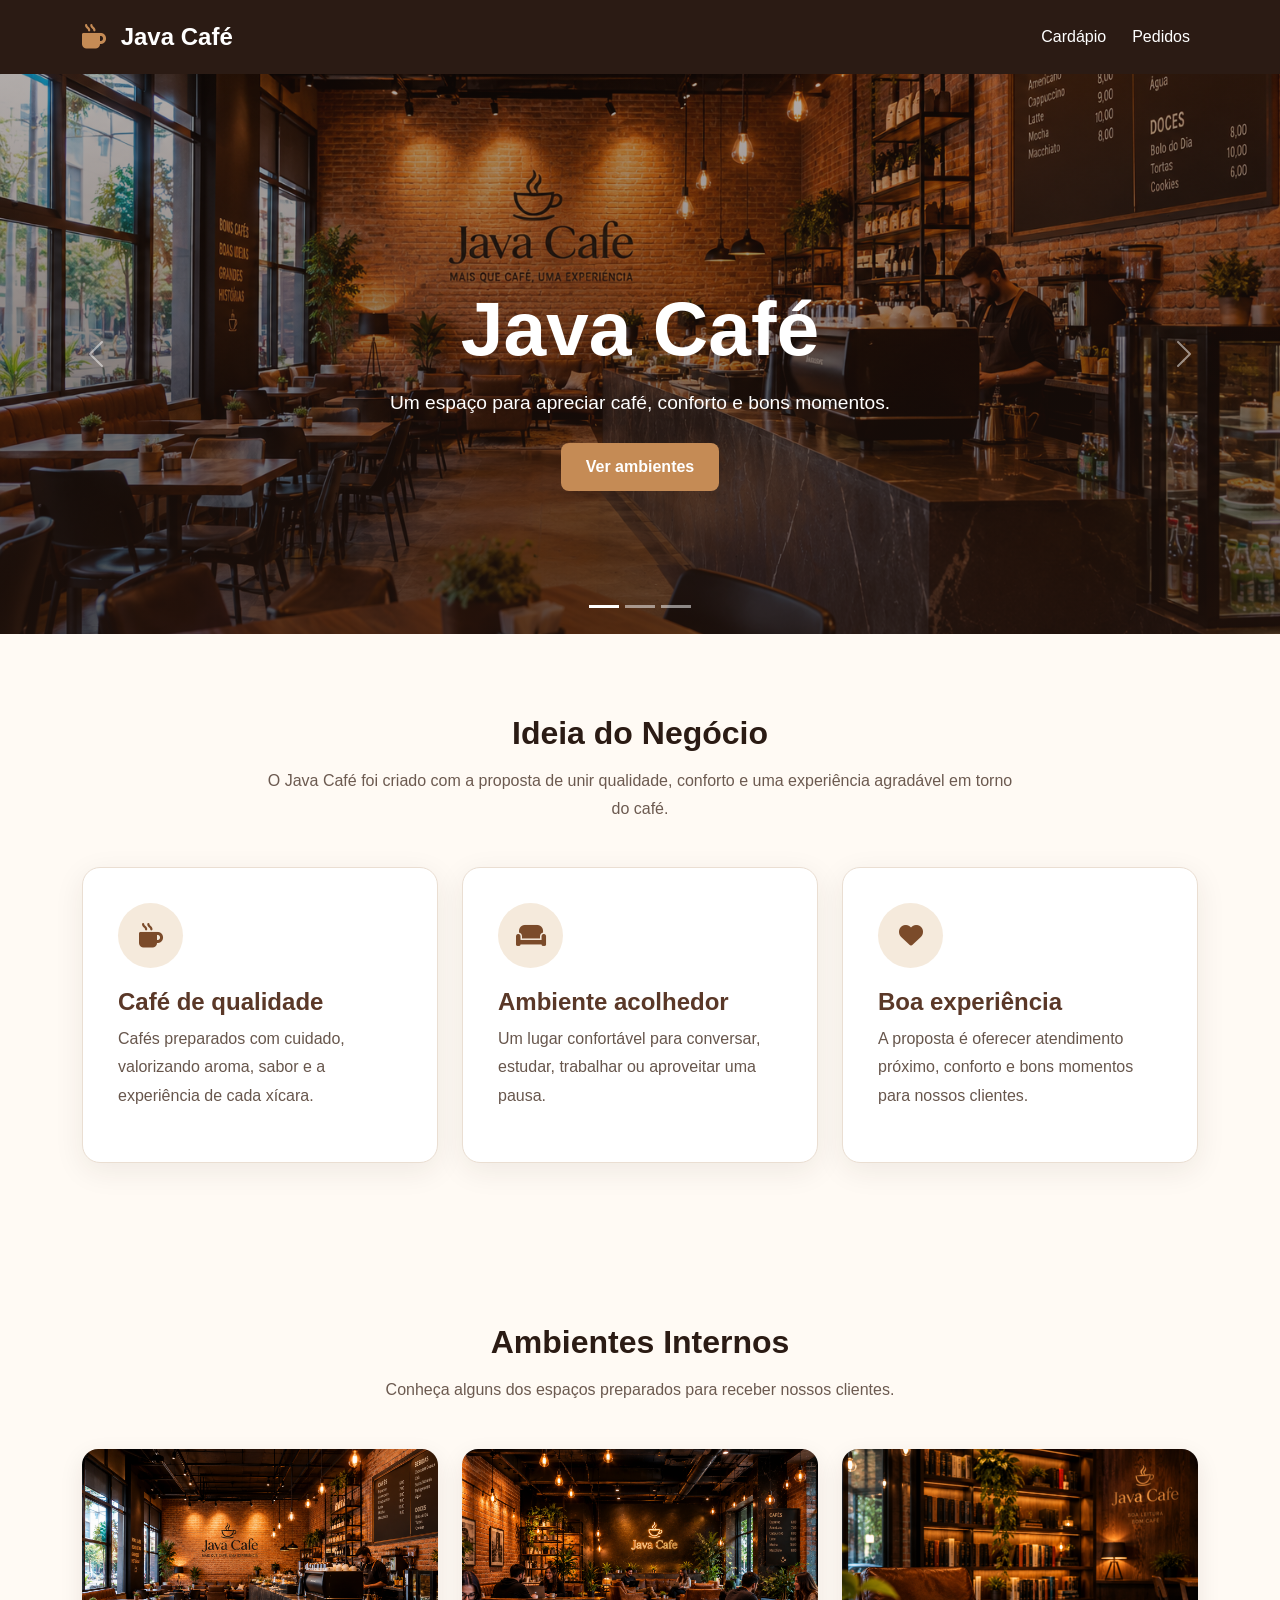
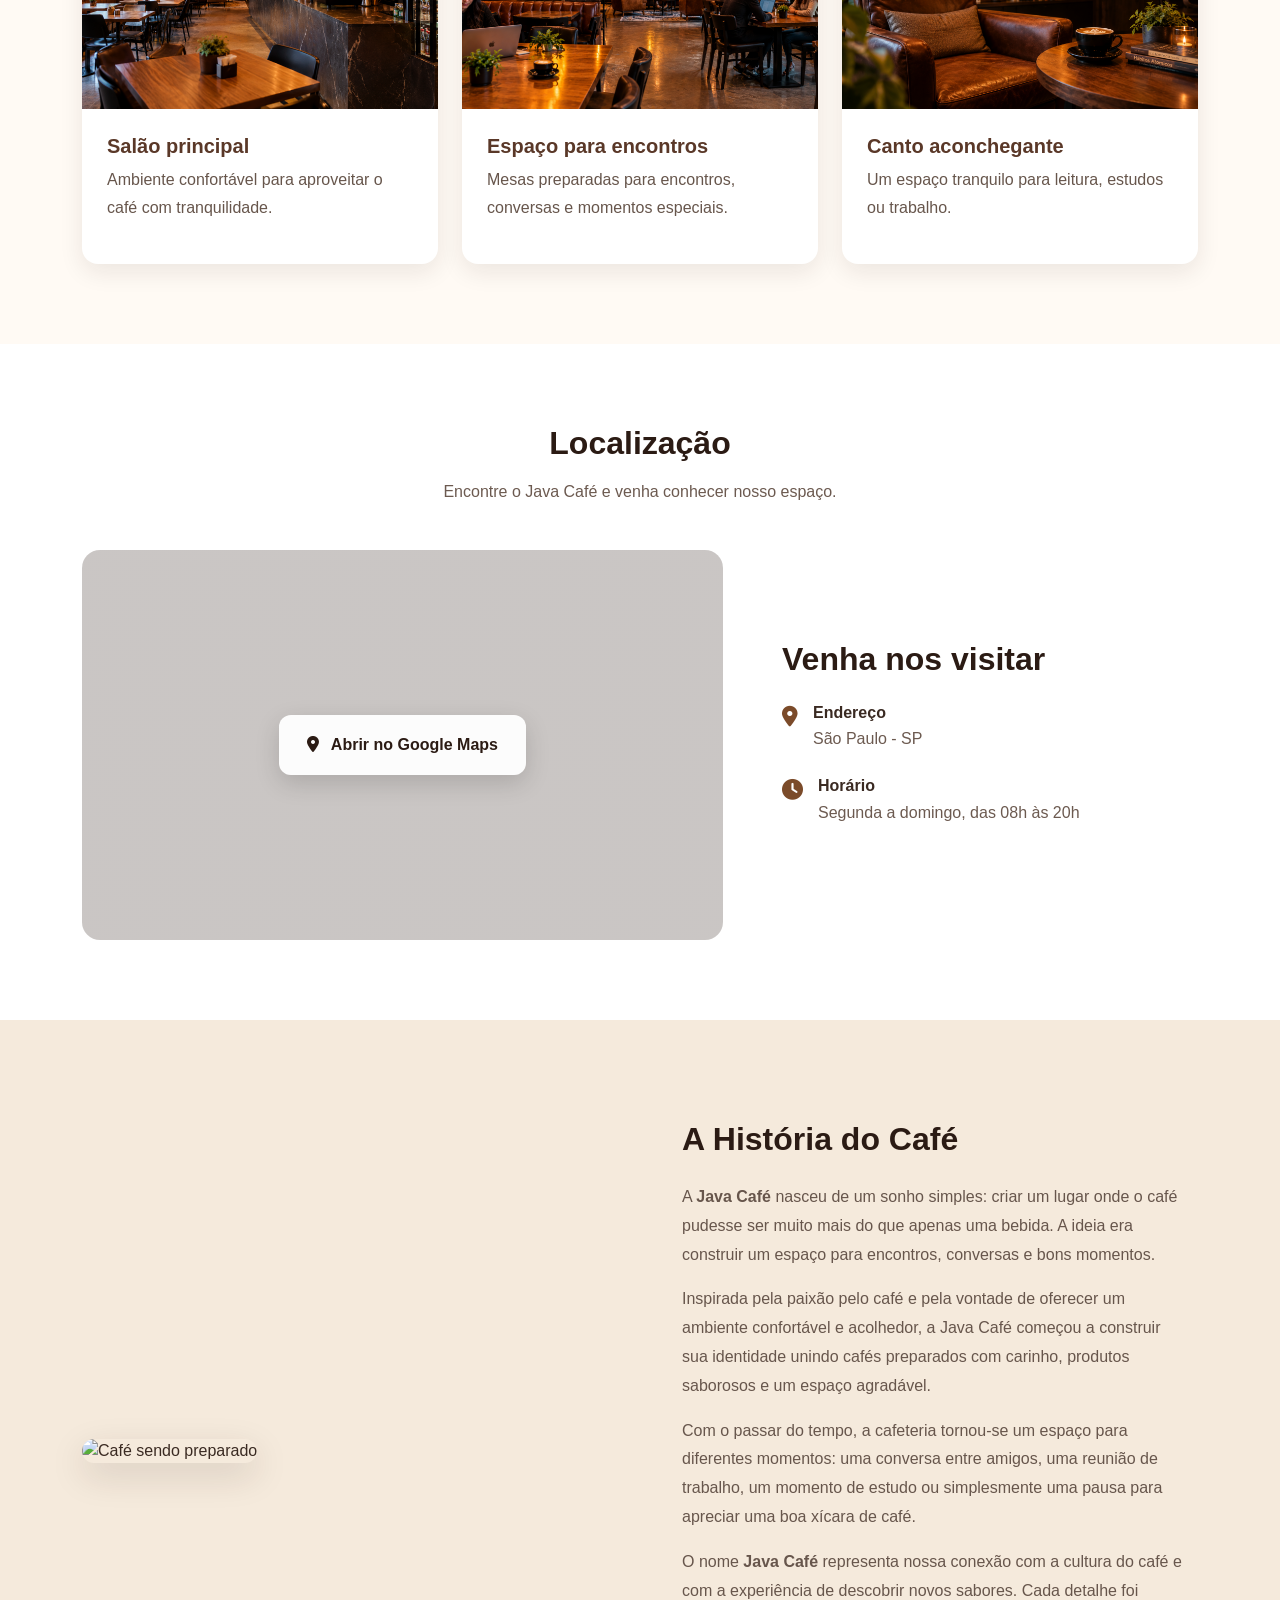
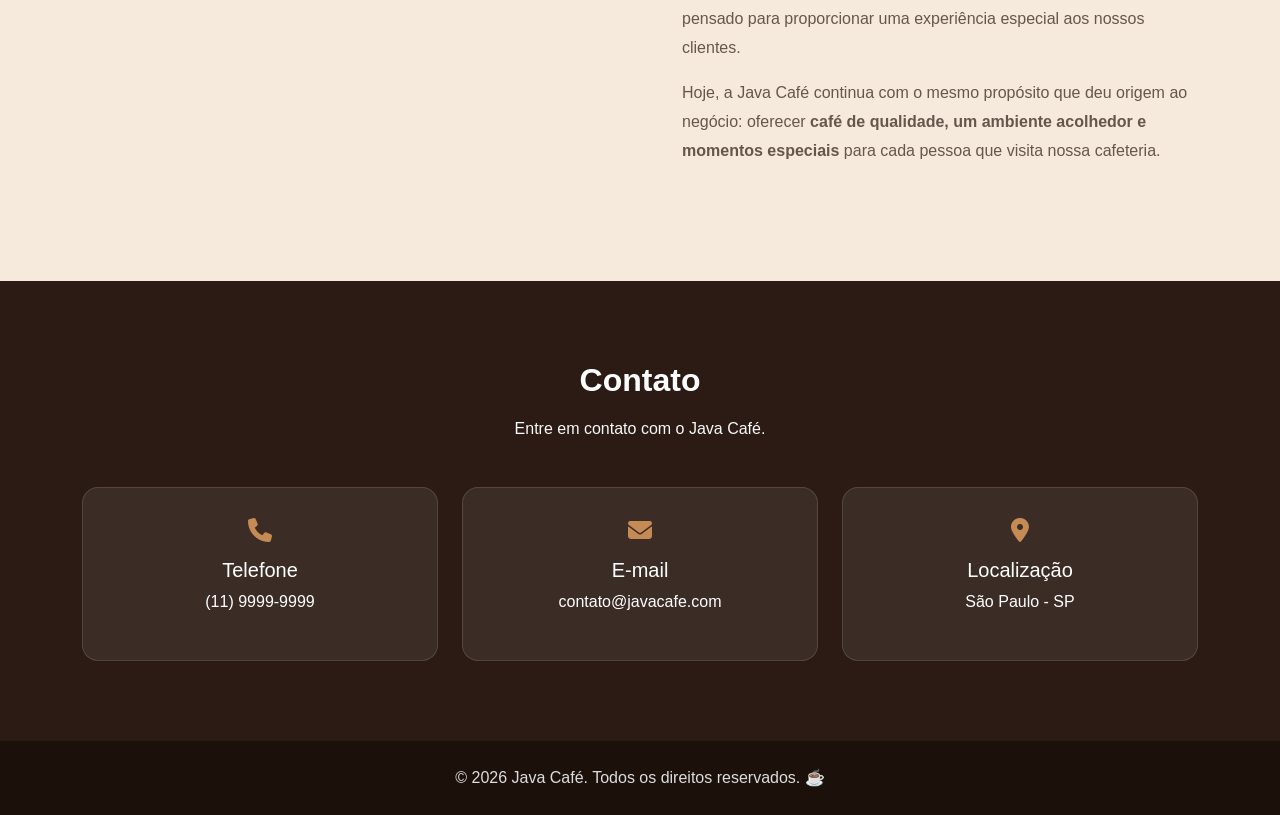
==== index.html @ 87c6bb6d "primeiro commit" ====
<!doctype html>
<html lang="pt-BR">

<head>
    <meta charset="utf-8">
    <meta name="viewport" content="width=device-width, initial-scale=1">
    <meta name="description" content="Java Café - café, ambiente acolhedor, história, localização e pedidos.">
    <title>Java Café - Página Principal</title>

    <link href="https://cdn.jsdelivr.net/npm/bootstrap@5.3.8/dist/css/bootstrap.min.css" rel="stylesheet">
    <link rel="stylesheet" href="https://cdnjs.cloudflare.com/ajax/libs/font-awesome/6.4.0/css/all.min.css">
    <link rel="stylesheet" href="static/css/style.css">

</head>

<body>

    <!-- MENU -->
    <header>
        <nav class="navbar navbar-expand-lg navbar-dark sticky-top">
            <div class="container">
                <a class="navbar-brand" href="#inicio">
                    <i class="fas fa-mug-hot"></i> Java Café
                </a>

                <button class="navbar-toggler" type="button" data-bs-toggle="collapse" data-bs-target="#navbarNav"
                    aria-controls="navbarNav" aria-expanded="false" aria-label="Abrir menu">
                    <span class="navbar-toggler-icon"></span>
                </button>

                <div class="collapse navbar-collapse" id="navbarNav">
                    <ul class="navbar-nav ms-auto">
                        <li class="nav-item"><a class="nav-link" href="templates/cardabio.html">Cardápio</a></li>
                        <li class="nav-item"><a class="nav-link" href="templates/pedidos.html">Pedidos</a></li>
                     
                
                    </ul>
                </div>
            </div>
        </nav>
    </header>

    <main>

        <!-- CARROSSEL NO COMEÇO -->
        <section id="inicio">

            <div id="carouselCafe" class="carousel slide carousel-fade" data-bs-ride="carousel">

                <div class="carousel-indicators">
                    <button type="button" data-bs-target="#carouselCafe" data-bs-slide-to="0" class="active"
                        aria-current="true"></button>
                    <button type="button" data-bs-target="#carouselCafe" data-bs-slide-to="1"></button>
                    <button type="button" data-bs-target="#carouselCafe" data-bs-slide-to="2"></button>
                </div>

                <div class="carousel-inner">

                    <div class="carousel-item active">
                        <img src="static/img/salao_principal.png" class="d-block w-100" alt="Salão principal do Java Café">
                        <div class="carousel-caption">
                            <h1>Java Café</h1>
                            <p>Um espaço para apreciar café, conforto e bons momentos.</p>
                            <a href="#ambientes" class="btn btn-cafe">Ver ambientes</a>
                        </div>
                    </div>

                    <div class="carousel-item">
                        <img src="static/img/salao_segundario.png" class="d-block w-100" alt="Espaço secundário do Java Café">
                        <div class="carousel-caption">
                            <h1>Ambientes acolhedores</h1>
                            <p>Espaços preparados para encontros, estudos, trabalho e descanso.</p>
                            <a href="#ambientes" class="btn btn-cafe">Ver ambientes</a>
                        </div>
                    </div>

                    <div class="carousel-item">
                        <img src="static/img/area_de_leitura.png" class="d-block w-100" alt="Área de leitura do Java Café">
                        <div class="carousel-caption">
                            <h1>Seu momento no Java Café</h1>
                            <p>Conheça nossos ambientes e aproveite uma experiência acolhedora.</p>
                            <a href="#ambientes" class="btn btn-cafe">Ver ambientes</a>
                        </div>
                    </div>

                </div>

                <button class="carousel-control-prev" type="button" data-bs-target="#carouselCafe" data-bs-slide="prev">
                    <span class="carousel-control-prev-icon"></span>
                    <span class="visually-hidden">Anterior</span>
                </button>

                <button class="carousel-control-next" type="button" data-bs-target="#carouselCafe" data-bs-slide="next">
                    <span class="carousel-control-next-icon"></span>
                    <span class="visually-hidden">Próximo</span>
                </button>

            </div>
        </section>

        <!-- IDEIA DO NEGÓCIO -->
        <section id="negocio" class="section">
            <div class="container">

                <h2 class="section-title">Ideia do Negócio</h2>

                <p class="section-subtitle">
                    O Java Café foi criado com a proposta de unir qualidade,
                    conforto e uma experiência agradável em torno do café.
                </p>

                <div class="row g-4">

                    <div class="col-md-4">
                        <div class="idea-box">
                            <div class="idea-icon"><i class="fas fa-mug-hot"></i></div>
                            <h4>Café de qualidade</h4>
                            <p>
                                Cafés preparados com cuidado, valorizando aroma,
                                sabor e a experiência de cada xícara.
                            </p>
                        </div>
                    </div>

                    <div class="col-md-4">
                        <div class="idea-box">
                            <div class="idea-icon"><i class="fas fa-couch"></i></div>
                            <h4>Ambiente acolhedor</h4>
                            <p>
                                Um lugar confortável para conversar, estudar,
                                trabalhar ou aproveitar uma pausa.
                            </p>
                        </div>
                    </div>

                    <div class="col-md-4">
                        <div class="idea-box">
                            <div class="idea-icon"><i class="fas fa-heart"></i></div>
                            <h4>Boa experiência</h4>
                            <p>
                                A proposta é oferecer atendimento próximo,
                                conforto e bons momentos para nossos clientes.
                            </p>
                        </div>
                    </div>

                </div>
            </div>
        </section>

        <!-- AMBIENTES -->
        <section id="ambientes" class="section">
            <div class="container">

                <h2 class="section-title">Ambientes Internos</h2>

                <p class="section-subtitle">
                    Conheça alguns dos espaços preparados para receber nossos clientes.
                </p>

                <div class="row g-4">

                    <div class="col-md-6 col-lg-4">
                        <div class="environment-card">
                            <img src="static/img/salao_principal.png" alt="Salão principal">
                            <div class="card-body">
                                <h5>Salão principal</h5>
                                <p>Ambiente confortável para aproveitar o café com tranquilidade.</p>
                            </div>
                        </div>
                    </div>

                    <div class="col-md-6 col-lg-4">
                        <div class="environment-card">
                            <img src="static/img/salao_segundario.png" alt="Espaço para encontros">
                            <div class="card-body">
                                <h5>Espaço para encontros</h5>
                                <p>Mesas preparadas para encontros, conversas e momentos especiais.</p>
                            </div>
                        </div>
                    </div>

                    <div class="col-md-6 col-lg-4">
                        <div class="environment-card">
                            <img src="static/img/area_de_leitura.png" alt="Área de leitura">
                            <div class="card-body">
                                <h5>Canto aconchegante</h5>
                                <p>Um espaço tranquilo para leitura, estudos ou trabalho.</p>
                            </div>
                        </div>
                    </div>

                </div>
            </div>
        </section>

        <!-- LOCALIZAÇÃO -->
        <section id="localizacao" class="section location">
            <div class="container">

                <h2 class="section-title">Localização</h2>

                <p class="section-subtitle">
                    Encontre o Java Café e venha conhecer nosso espaço.
                </p>

                <div class="row align-items-center">

                    <div class="col-lg-7">
                        <div class="map-box">
                            <a class="map-button" href="https://www.google.com/maps/search/?api=1&query=São+Paulo,+SP"
                                target="_blank" rel="noopener noreferrer">
                                <i class="fas fa-location-dot me-2"></i>
                                Abrir no Google Maps
                            </a>
                        </div>
                    </div>

                    <div class="col-lg-5">
                        <div class="location-info">

                            <h2>Venha nos visitar</h2>

                            <div class="info-item">
                                <i class="fas fa-location-dot"></i>
                                <div>
                                    <h6>Endereço</h6>
                                    <p>São Paulo - SP</p>
                                </div>
                            </div>

                            <div class="info-item">
                                <i class="fas fa-clock"></i>
                                <div>
                                    <h6>Horário</h6>
                                    <p>Segunda a domingo, das 08h às 20h</p>
                                </div>
                            </div>

                        </div>
                    </div>

                </div>
            </div>
        </section>

        <!-- HISTÓRIA -->
        <section id="historia" class="section history">
            <div class="container">

                <div class="row align-items-center">

                    <div class="col-lg-6">
                        <img class="history-image"
                            src="https://images.unsplash.com/photo-1498804103079-a6351b050096?auto=format&fit=crop&w=1000&q=85"
                            alt="Café sendo preparado">
                    </div>

                    <div class="col-lg-6">
                        <div class="history-text">
                            <h2>A História do Café</h2>

                            <p>
                                A <strong>Java Café</strong> nasceu de um sonho simples:
                                criar um lugar onde o café pudesse ser muito mais do que
                                apenas uma bebida. A ideia era construir um espaço para
                                encontros, conversas e bons momentos.
                            </p>

                            <p>
                                Inspirada pela paixão pelo café e pela vontade de oferecer
                                um ambiente confortável e acolhedor, a Java Café começou a
                                construir sua identidade unindo cafés preparados com
                                carinho, produtos saborosos e um espaço agradável.
                            </p>

                            <p>
                                Com o passar do tempo, a cafeteria tornou-se um espaço para
                                diferentes momentos: uma conversa entre amigos, uma reunião
                                de trabalho, um momento de estudo ou simplesmente uma pausa
                                para apreciar uma boa xícara de café.
                            </p>

                            <p>
                                O nome <strong>Java Café</strong> representa nossa conexão
                                com a cultura do café e com a experiência de descobrir
                                novos sabores. Cada detalhe foi pensado para proporcionar
                                uma experiência especial aos nossos clientes.
                            </p>

                            <p>
                                Hoje, a Java Café continua com o mesmo propósito que deu
                                origem ao negócio: oferecer <strong>café de qualidade,
                                    um ambiente acolhedor e momentos especiais</strong> para
                                cada pessoa que visita nossa cafeteria.
                            </p>
                        </div>
                    </div>

                </div>
            </div>
        </section>

        <!-- CONTATO SEPARADO -->
        <section id="contato" class="section contact">
            <div class="container">

                <h2 class="section-title">Contato</h2>

                <p class="section-subtitle text-light">
                    Entre em contato com o Java Café.
                </p>

                <div class="row g-4">

                    <div class="col-md-4">
                        <div class="contact-box text-center">
                            <i class="fas fa-phone mb-3"></i>
                            <h5>Telefone</h5>
                            <p>(11) 9999-9999</p>
                        </div>
                    </div>

                    <div class="col-md-4">
                        <div class="contact-box text-center">
                            <i class="fas fa-envelope mb-3"></i>
                            <h5>E-mail</h5>
                            <p>contato@javacafe.com</p>
                        </div>
                    </div>

                    <div class="col-md-4">
                        <div class="contact-box text-center">
                            <i class="fas fa-location-dot mb-3"></i>
                            <h5>Localização</h5>
                            <p>São Paulo - SP</p>
                        </div>
                    </div>

                </div>
            </div>
        </section>

    </main>

    <footer>
        <div class="container">
            <p class="mb-0">
                &copy; 2026 Java Café. Todos os direitos reservados. ☕
            </p>
        </div>
    </footer>

    <script src="https://cdn.jsdelivr.net/npm/bootstrap@5.3.8/dist/js/bootstrap.bundle.min.js"></script>

</body>

</html>
---- static/css/style.css ----
:root {
            --marrom-escuro: #2b1b14;
            --marrom: #5a3828;
            --cafe: #7b4b2a;
            --bege: #f5eadc;
            --creme: #fffaf4;
            --dourado: #c58b55;
            --texto: #3a2a22;
        }

        html {
            scroll-behavior: smooth;
        }

        body {
            margin: 0;
            background: var(--creme);
            color: var(--texto);
            font-family: Arial, Helvetica, sans-serif;
        }

        .navbar {
            background: var(--marrom-escuro);
            padding: 14px 0;
        }

        .navbar-brand {
            color: #fff !important;
            font-size: 1.5rem;
            font-weight: 700;
        }

        .navbar-brand i {
            color: var(--dourado);
            margin-right: 8px;
        }

        .nav-link {
            color: #fff !important;
            margin-left: 10px;
        }

        .nav-link:hover,
        .nav-link.active {
            color: var(--dourado) !important;
        }

        /* CARROSSEL */
        .carousel-item {
            height: 560px;
            position: relative;
        }

        .carousel-item img {
            width: 100%;
            height: 100%;
            object-fit: cover;
        }

        .carousel-item::after {
            content: "";
            position: absolute;
            inset: 0;
            background: linear-gradient(rgba(35, 20, 14, .35), rgba(35, 20, 14, .70));
        }

        .carousel-caption {
            z-index: 2;
            bottom: 22%;
        }

        .carousel-caption h1 {
            font-size: clamp(2.5rem, 6vw, 5rem);
            font-weight: 800;
        }

        .carousel-caption p {
            font-size: 1.2rem;
            max-width: 700px;
            margin: 15px auto 25px;
        }

        .btn-cafe {
            background: var(--dourado);
            color: #fff;
            border: none;
            padding: 12px 25px;
            font-weight: 700;
            border-radius: 8px;
        }

        .btn-cafe:hover {
            background: #a96e3c;
            color: #fff;
        }

        .section {
            padding: 80px 0;
        }

        .section-title {
            text-align: center;
            color: var(--marrom-escuro);
            font-weight: 800;
            margin-bottom: 15px;
        }

        .section-subtitle {
            text-align: center;
            max-width: 760px;
            margin: 0 auto 45px;
            color: #6c5a50;
            line-height: 1.7;
        }

        .idea-box {
            background: #fff;
            border-radius: 18px;
            padding: 35px;
            height: 100%;
            box-shadow: 0 8px 30px rgba(53, 34, 24, .08);
            border: 1px solid #eaded2;
        }

        .idea-icon {
            width: 65px;
            height: 65px;
            border-radius: 50%;
            display: flex;
            align-items: center;
            justify-content: center;
            background: var(--bege);
            color: var(--cafe);
            font-size: 1.5rem;
            margin-bottom: 20px;
        }

        .idea-box h4 {
            color: var(--marrom);
            font-weight: 700;
        }

        .idea-box p,
        .history-text p,
        .environment-card p {
            line-height: 1.8;
            color: #67564c;
        }

        .history {
            background: var(--bege);
        }

        .history-image {
            width: 100%;
            height: 450px;
            object-fit: cover;
            border-radius: 18px;
            box-shadow: 0 12px 35px rgba(45, 27, 18, .15);
        }

        .history-text {
            padding: 20px 10px 20px 30px;
        }

        .history-text h2,
        .location-info h2 {
            color: var(--marrom-escuro);
            font-weight: 800;
            margin-bottom: 25px;
        }

        .environment-card {
            background: #fff;
            border: none;
            border-radius: 16px;
            overflow: hidden;
            height: 100%;
            box-shadow: 0 8px 25px rgba(45, 27, 18, .09);
            transition: .3s;
        }

        .environment-card:hover {
            transform: translateY(-6px);
            box-shadow: 0 15px 35px rgba(45, 27, 18, .16);
        }

        .environment-card img {
            width: 100%;
            height: 260px;
            object-fit: cover;
        }

        .environment-card .card-body {
            padding: 25px;
        }

        .environment-card h5 {
            color: var(--marrom);
            font-weight: 700;
        }

        /* PEDIDOS */
        .pedidos {
            background: var(--bege);
        }

        .pedido-card {
            background: #fff;
            border-radius: 18px;
            padding: 35px;
            box-shadow: 0 10px 30px rgba(45, 27, 18, .10);
        }

        .pedido-icon {
            font-size: 2.2rem;
            color: var(--cafe);
            margin-bottom: 15px;
        }

        .pedido-card h3 {
            color: var(--marrom);
            font-weight: 800;
        }

        .pedido-card p {
            color: #67564c;
            line-height: 1.7;
        }

        .location {
            background: #fff;
        }

        .map-box {
            min-height: 390px;
            border-radius: 18px;
            overflow: hidden;
            background:
                linear-gradient(rgba(43, 27, 20, .25), rgba(43, 27, 20, .25)),
                url("https://images.unsplash.com/photo-1524666041070-9e7d1a7a2f6c?auto=format&fit=crop&w=1200&q=80") center/cover;
            display: flex;
            align-items: center;
            justify-content: center;
        }

        .map-button {
            background: rgba(255, 255, 255, .95);
            color: var(--marrom-escuro);
            padding: 18px 28px;
            border-radius: 12px;
            text-decoration: none;
            font-weight: 700;
            box-shadow: 0 8px 25px rgba(0, 0, 0, .15);
        }

        .map-button:hover {
            color: var(--cafe);
        }

        .location-info {
            padding: 15px 10px 15px 35px;
        }

        .info-item {
            display: flex;
            gap: 15px;
            margin-bottom: 25px;
        }

        .info-item i {
            color: var(--cafe);
            font-size: 1.3rem;
            margin-top: 3px;
        }

        .info-item h6 {
            margin-bottom: 5px;
            font-weight: 700;
        }

        .info-item p {
            margin: 0;
            color: #6c5a50;
        }

        .contact {
            background: var(--marrom-escuro);
            color: #fff;
        }

        .contact .section-title {
            color: #fff;
        }

        .contact-box {
            background: rgba(255, 255, 255, .08);
            border: 1px solid rgba(255, 255, 255, .12);
            border-radius: 16px;
            padding: 30px;
            height: 100%;
        }

        .contact-box i {
            color: var(--dourado);
            font-size: 1.5rem;
        }

        footer {
            background: #1c100b;
            color: #ddd;
            padding: 25px 0;
            text-align: center;
        }

        @media(max-width:767px) {
            .carousel-item {
                height: 500px;
            }

            .carousel-caption {
                bottom: 16%;
                padding: 0 25px;
            }

            .carousel-caption p {
                font-size: 1rem;
            }

            .section {
                padding: 60px 0;
            }

            .history-image {
                height: 320px;
            }

            .history-text,
            .location-info {
                padding: 30px 10px 0;
            }
        }
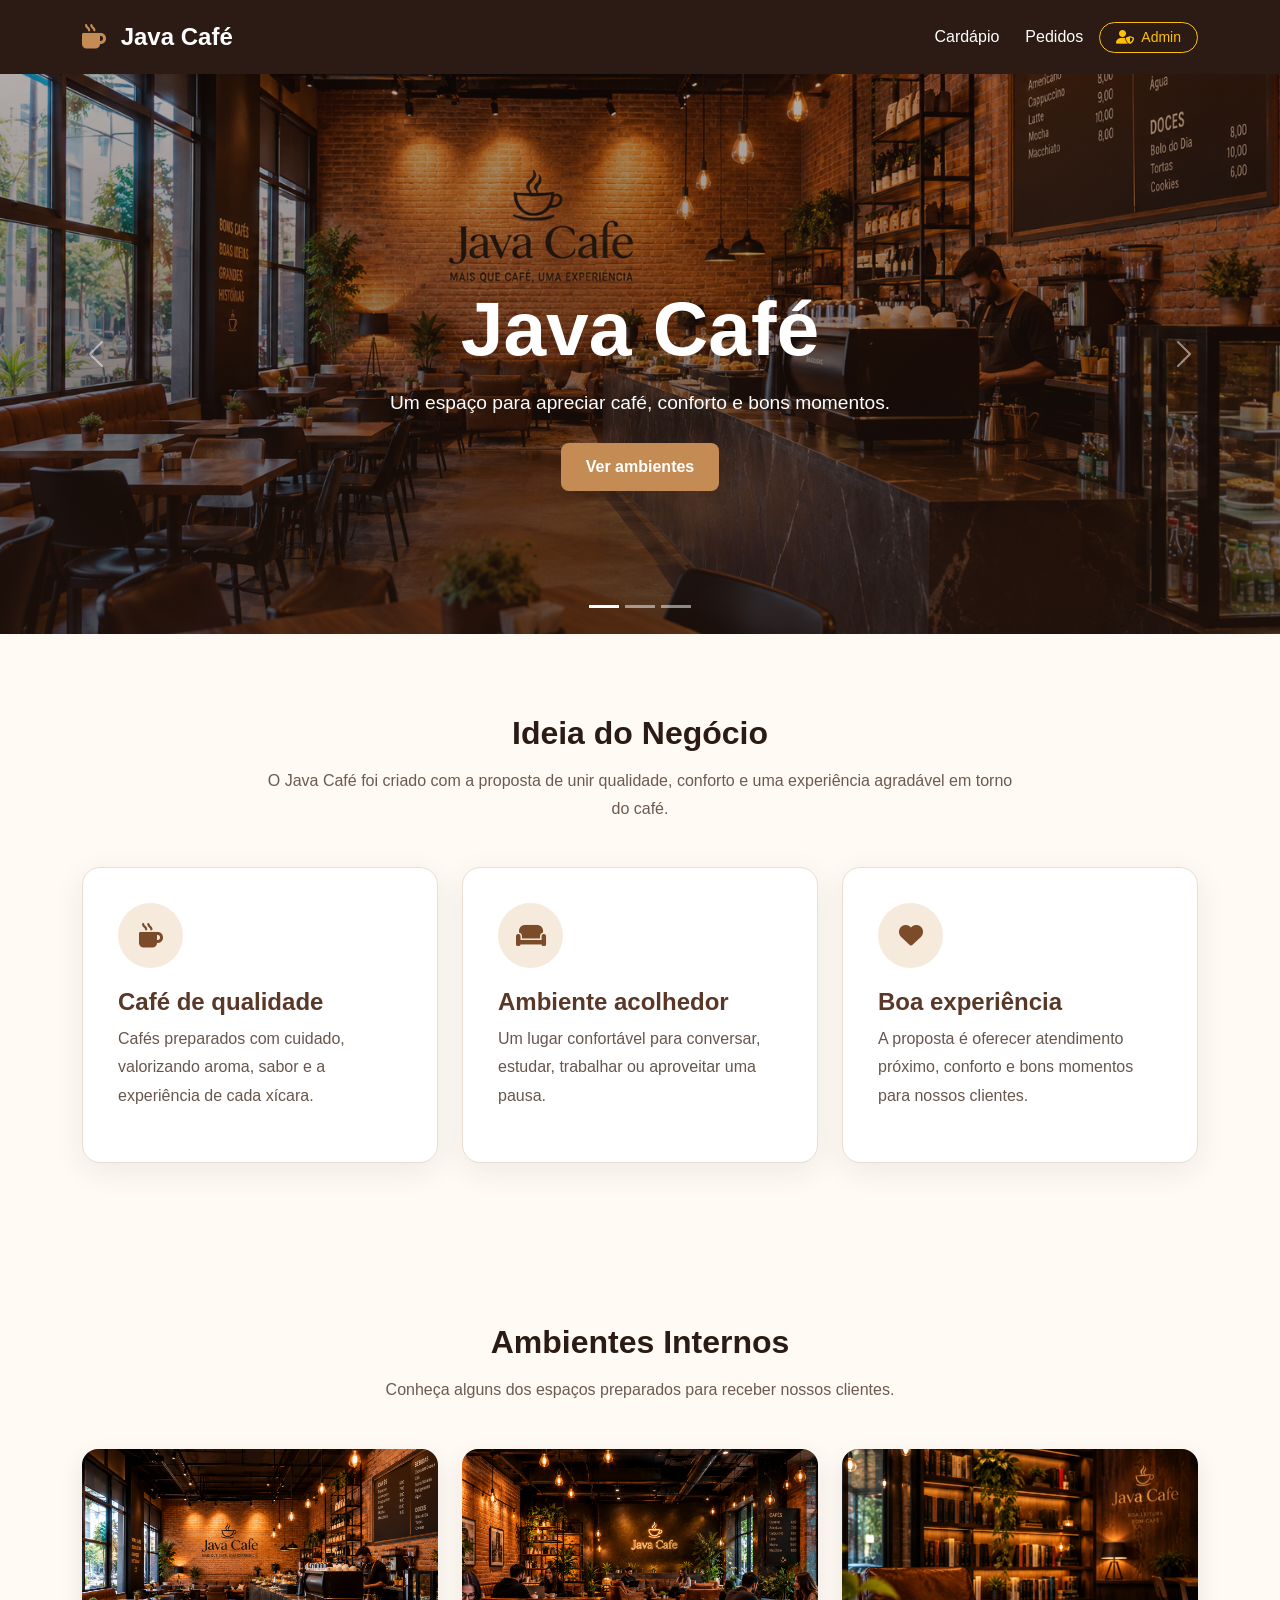
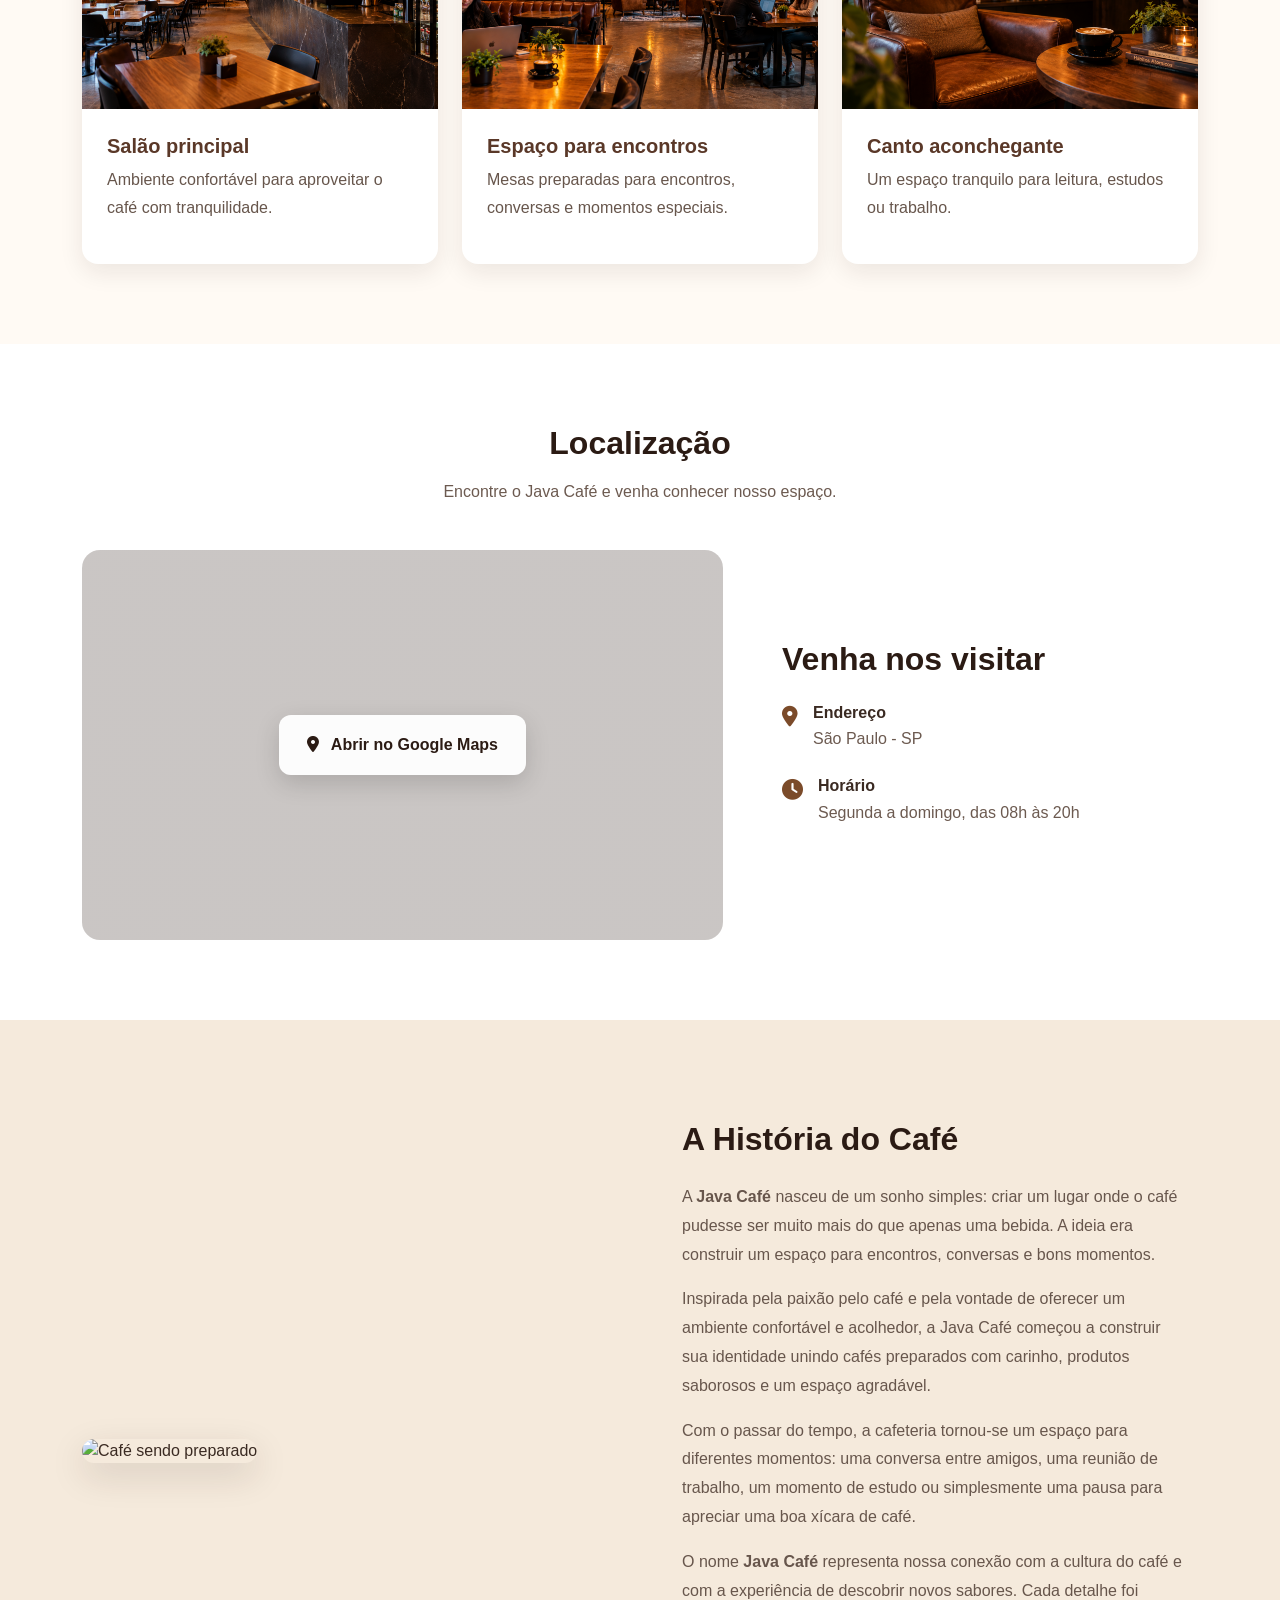
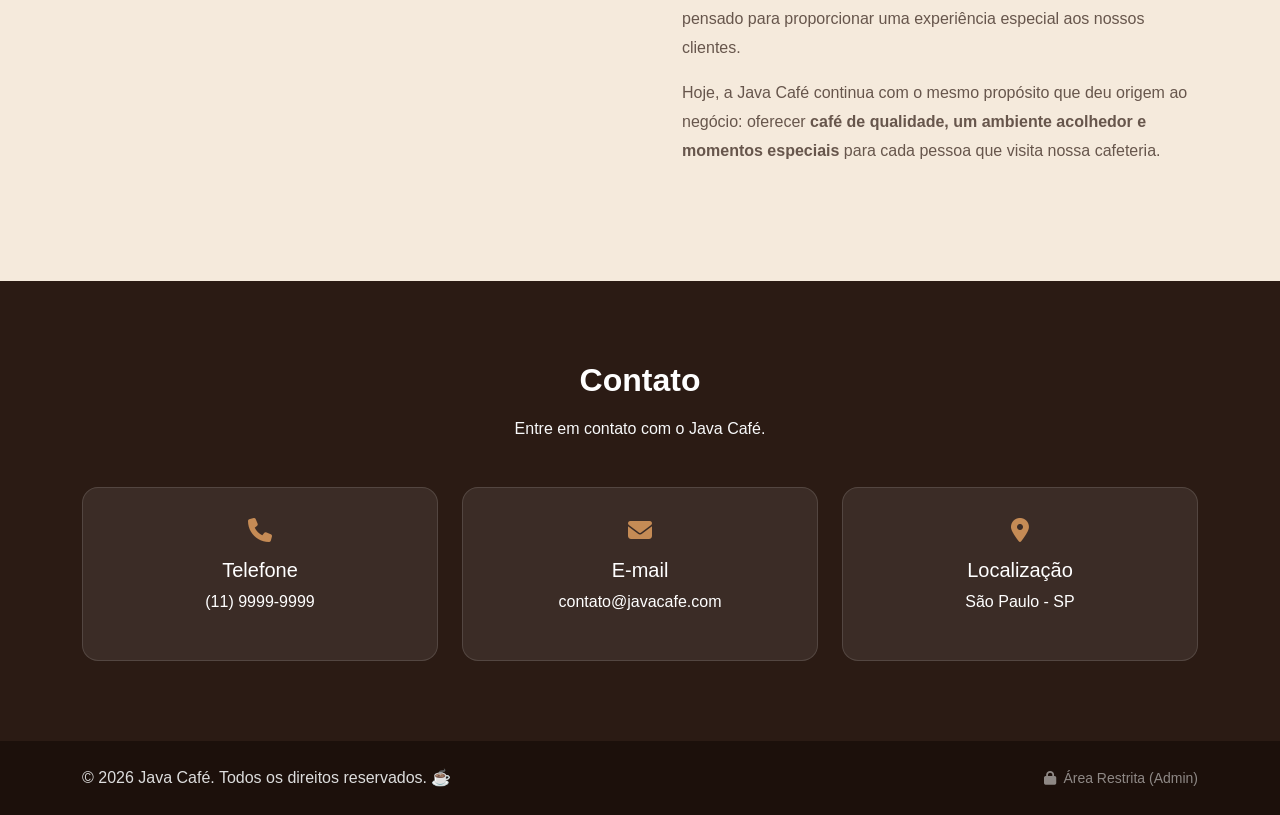
==== commit 9a28d83a: "atualização 0.2" ====
--- a/index.html
+++ b/index.html
@@ -29,11 +29,16 @@
                 </button>
 
                 <div class="collapse navbar-collapse" id="navbarNav">
-                    <ul class="navbar-nav ms-auto">
-                        <li class="nav-item"><a class="nav-link" href="templates/cardabio.html">Cardápio</a></li>
+                    <ul class="navbar-nav ms-auto align-items-center">
+                        <li class="nav-item"><a class="nav-link" href="templates/cardapio.html">Cardápio</a></li>
                         <li class="nav-item"><a class="nav-link" href="templates/pedidos.html">Pedidos</a></li>
-                     
-                
+                        
+                        <!-- BOTÃO ADMIN ADICIONADO NA NAVBAR -->
+                        <li class="nav-item ms-lg-2">
+                            <a class="btn btn-outline-warning btn-sm px-3 rounded-pill" href="templates/admin.html">
+                                <i class="fas fa-user-shield me-1"></i> Admin
+                            </a>
+                        </li>
                     </ul>
                 </div>
             </div>
@@ -344,10 +349,16 @@
     </main>
 
     <footer>
-        <div class="container">
+        <div class="container d-flex justify-content-between align-items-center flex-wrap">
             <p class="mb-0">
                 &copy; 2026 Java Café. Todos os direitos reservados. ☕
             </p>
+            <!-- LINK DISCRETO DE ADMIN NO FOOTER -->
+            <small>
+                <a href="templates/admin.html" class="text-white-50 text-decoration-none">
+                    <i class="fas fa-lock me-1"></i> Área Restrita (Admin)
+                </a>
+            </small>
         </div>
     </footer>
 
